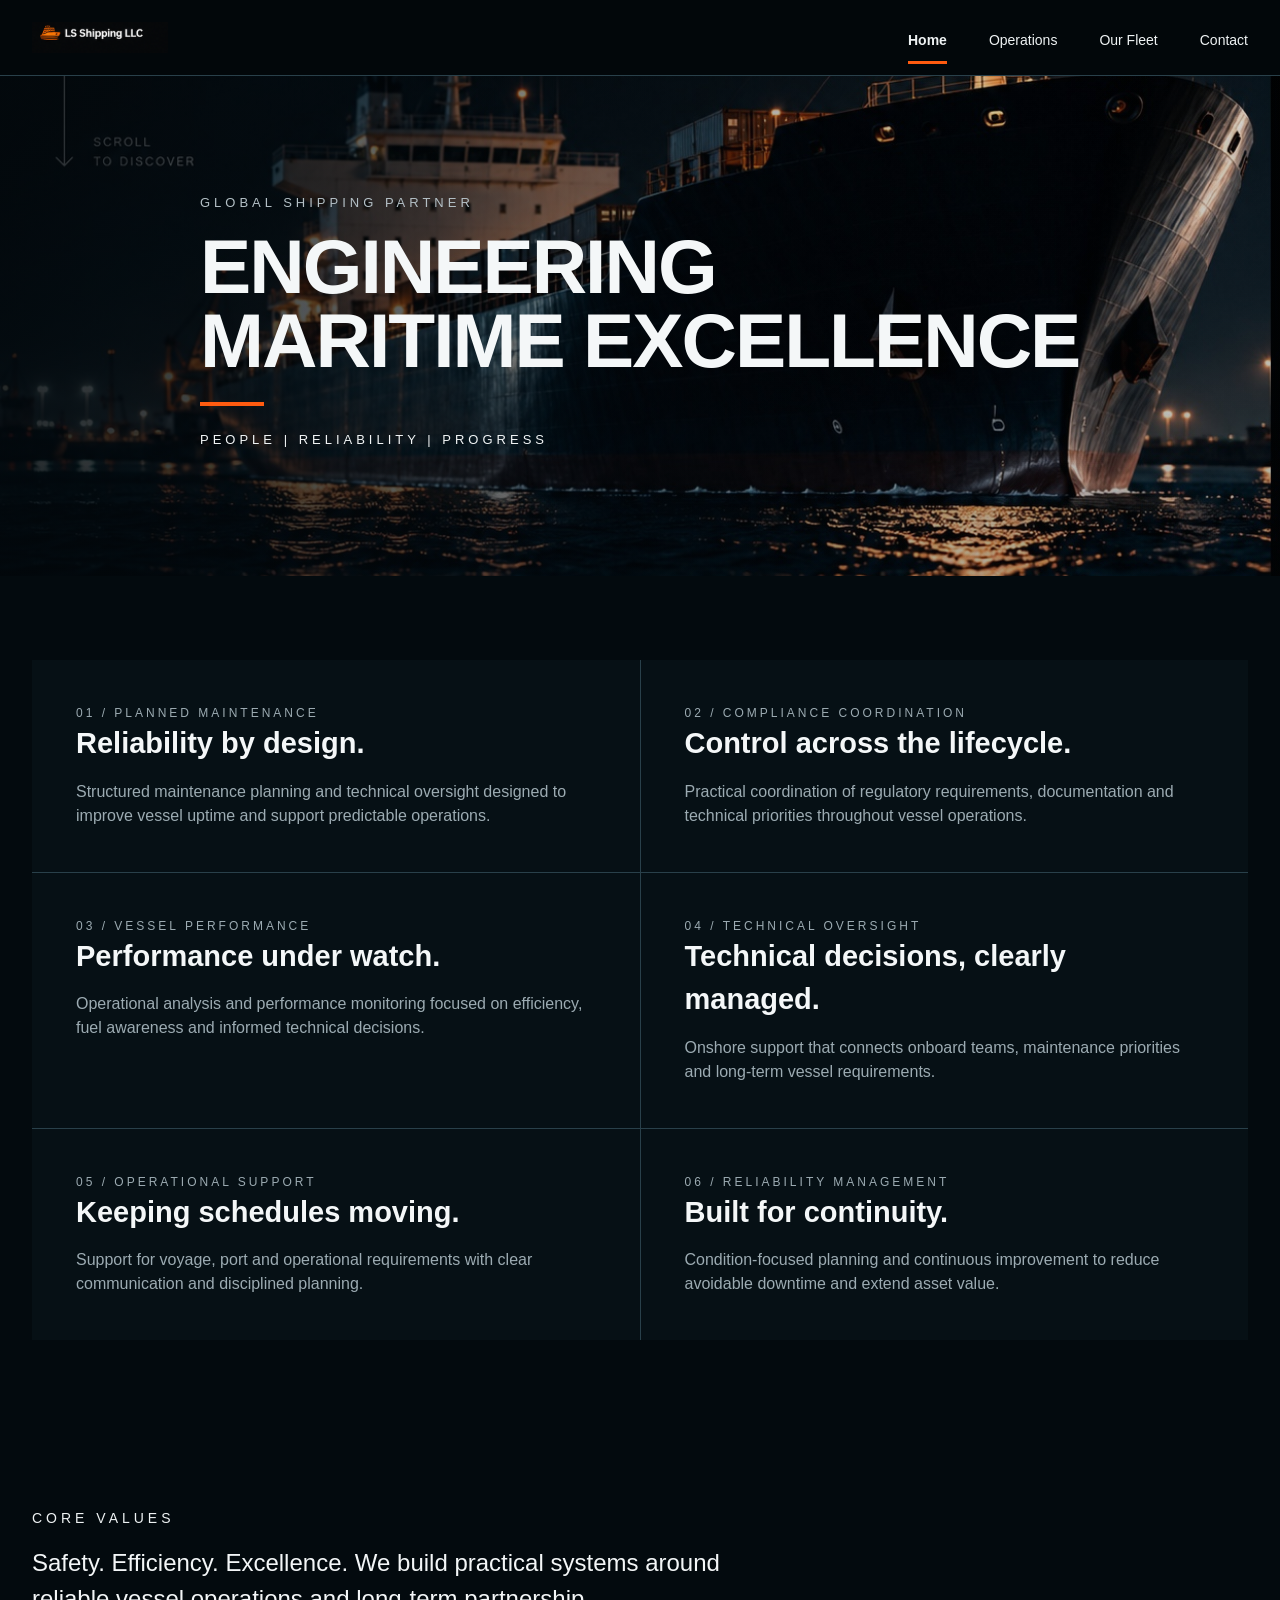
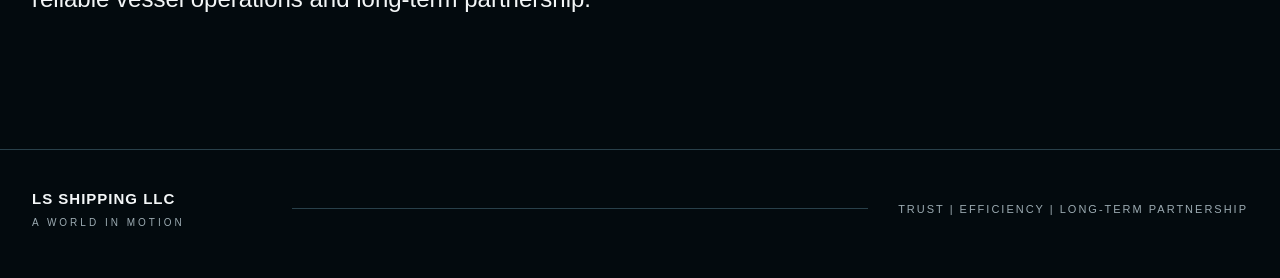
==== ls_shipping_final/index.html @ 08805cbf "Add files via upload" ====
<!doctype html><html lang="en"><head><meta charset="utf-8"><meta name="viewport" content="width=device-width,initial-scale=1"><title>LS Shipping LLC | Technical Maritime Management</title><meta name="description" content="LS Shipping LLC provides technical management, vessel reliability, compliance coordination and operational support."><link rel="icon" href="images/ls-shipping-logo.png"><link rel="stylesheet" href="css/style.css"></head>
<body>
<header class="site-header"><div class="container header-inner"><a class="brand" href="index.html"><img src="images/ls-shipping-logo.png" alt="LS Shipping LLC"></a><nav class="nav"><a class="active" href="index.html">Home</a><a href="operations.html">Operations</a><a href="fleet.html">Our Fleet</a><a href="contact.html">Contact</a></nav></div></header>
<main>
<section class="hero home"><div class="container hero-content"><div class="eyebrow">Global Shipping Partner</div><h1>Engineering<br>Maritime Excellence</h1><span class="accent"></span><div class="strap">People | Reliability | Progress</div></div></section>
<section class="section"><div class="container"><div class="feature-grid"><article class="feature"><div class="kicker">01 / Planned Maintenance</div><h3>Reliability by design.</h3><p>Structured maintenance planning and technical oversight designed to improve vessel uptime and support predictable operations.</p></article><article class="feature"><div class="kicker">02 / Compliance Coordination</div><h3>Control across the lifecycle.</h3><p>Practical coordination of regulatory requirements, documentation and technical priorities throughout vessel operations.</p></article><article class="feature"><div class="kicker">03 / Vessel Performance</div><h3>Performance under watch.</h3><p>Operational analysis and performance monitoring focused on efficiency, fuel awareness and informed technical decisions.</p></article><article class="feature"><div class="kicker">04 / Technical Oversight</div><h3>Technical decisions, clearly managed.</h3><p>Onshore support that connects onboard teams, maintenance priorities and long-term vessel requirements.</p></article><article class="feature"><div class="kicker">05 / Operational Support</div><h3>Keeping schedules moving.</h3><p>Support for voyage, port and operational requirements with clear communication and disciplined planning.</p></article><article class="feature"><div class="kicker">06 / Reliability Management</div><h3>Built for continuity.</h3><p>Condition-focused planning and continuous improvement to reduce avoidable downtime and extend asset value.</p></article></div></div></section>
<section class="section dark"><div class="container"><p class="section-title">Core Values</p><p class="section-lead">Safety. Efficiency. Excellence. We build practical systems around reliable vessel operations and long-term partnership.</p></div></section>
</main>
<footer class="footer"><div class="container footer-inner"><div class="footer-brand"><strong>LS SHIPPING LLC</strong><span>A WORLD IN MOTION</span></div><div class="footer-line"></div><div class="footer-values">TRUST | EFFICIENCY | LONG-TERM PARTNERSHIP</div></div></footer>
</body></html>
---- ls_shipping_final/css/style.css ----
:root{
  --bg:#030a0e;--panel:#061015;--panel2:#08171e;--line:#29404a;
  --text:#f4f7f8;--muted:#9cabb2;--orange:#ff5b10;--green:#27d891;
  --max:1440px;
}
*{box-sizing:border-box}
html{scroll-behavior:smooth}
body{margin:0;background:var(--bg);color:var(--text);font-family:Arial,Helvetica,sans-serif;line-height:1.5}
a{color:inherit;text-decoration:none}
img{max-width:100%;display:block}
.container{width:min(calc(100% - 64px),var(--max));margin:auto}
.site-header{height:76px;background:#02070a;border-bottom:1px solid var(--line);position:sticky;top:0;z-index:50}
.header-inner{height:100%;display:flex;align-items:center;justify-content:space-between;gap:30px}
.brand img{width:136px;height:auto}
.nav{display:flex;gap:42px;align-items:center;height:100%}
.nav a{font-size:14px;color:#eef2f3;padding:27px 0 22px;position:relative}
.nav a.active{font-weight:700}
.nav a.active::after{content:"";position:absolute;left:0;right:0;bottom:9px;height:3px;background:var(--orange)}
.hero{position:relative;min-height:500px;display:flex;align-items:center;overflow:hidden;background:#071b26}
.hero::before{content:"";position:absolute;inset:0;background:linear-gradient(90deg,rgba(2,8,12,.82) 0%,rgba(2,8,12,.52) 34%,rgba(2,8,12,.05) 72%),linear-gradient(0deg,rgba(3,10,14,.28),rgba(3,10,14,.12));z-index:1}
.hero.home{background:center/cover no-repeat url('../images/home-hero.jpg')}
.hero.operations{background:center/cover no-repeat url('../images/operations-hero.png')}
.hero.contact{background:center/cover no-repeat url('../images/contact-hero.png')}
.hero-content{position:relative;z-index:2;padding:110px 0 120px;max-width:880px}
.eyebrow{font-size:13px;letter-spacing:4px;color:#b4c0c6;text-transform:uppercase;margin-bottom:18px}
.hero h1{font-size:clamp(52px,6vw,86px);line-height:.96;margin:0;font-weight:800;letter-spacing:-2px;text-transform:uppercase}
.hero .accent{display:block;width:64px;height:4px;background:var(--orange);margin:24px 0}
.hero .strap{font-size:13px;letter-spacing:4px;text-transform:uppercase;color:#f2f5f6}
.section{padding:84px 0}
.section.dark{background:var(--bg)}
.section-title{font-size:14px;letter-spacing:4px;text-transform:uppercase;color:#eef2f3;margin:0 0 16px}
.section-lead{font-size:24px;max-width:760px;margin:0 0 48px;color:#f3f6f7}
.kicker{color:var(--muted);font-size:12px;letter-spacing:3px;text-transform:uppercase}
.feature-grid{display:grid;grid-template-columns:1fr 1fr;gap:1px;background:var(--line)}
.feature{background:var(--panel);padding:44px}
.feature h3{font-size:29px;margin:0 0 14px}
.feature p{color:var(--muted);margin:0;max-width:650px}
.expertise-grid{display:grid;grid-template-columns:repeat(3,1fr);border:1px solid var(--line);border-right:0;border-bottom:0}
.expertise{padding:38px 30px;min-height:205px;border-right:1px dashed var(--line);border-bottom:1px dashed var(--line);background:var(--panel)}
.num{color:var(--orange);font-size:12px;letter-spacing:2px;margin-bottom:18px}
.expertise h3{margin:0 0 12px;font-size:22px}
.expertise p{margin:0;color:var(--muted);font-size:14px}
.stat{border:1px solid var(--line);padding:25px 30px;display:flex;justify-content:space-between;align-items:center;gap:20px;margin:0 0 46px;background:rgba(3,13,18,.85)}
.stat .label{font-size:12px;letter-spacing:3px;color:var(--muted);text-transform:uppercase}
.stat strong{font-size:50px;line-height:1;color:var(--orange);white-space:nowrap}
.fleet-grid{display:grid;grid-template-columns:repeat(3,1fr);gap:18px}
.fleet-card{background:var(--panel);border:1px solid var(--line);padding:12px 12px 18px}
.fleet-card .photo{height:132px;background:#010508;display:flex;align-items:center;justify-content:center;overflow:hidden;margin-bottom:18px}
.fleet-card .photo img{max-height:100%;max-width:100%;width:auto;height:auto;object-fit:contain}
.meta{font-size:10px;letter-spacing:2px;color:var(--muted);text-transform:uppercase}
.value{font-size:16px;font-weight:700;margin-top:2px}
.spec-row{display:flex;justify-content:space-between;align-items:end;margin-top:14px}
.status{display:flex;align-items:center;gap:9px;font-size:11px;color:#f1f5f6}
.dot{width:10px;height:10px;border-radius:50%;background:var(--green);display:inline-block}
.growth{padding:52px 0 70px;display:flex;gap:16px;align-items:flex-start}
.growth .bar{width:4px;min-height:64px;background:var(--orange);flex:none}
.growth h3{margin:0 0 6px;font-size:18px}
.growth p{margin:0;color:var(--muted);font-size:13px}
.contact-grid{display:grid;grid-template-columns:1fr 1.25fr;gap:70px}
.contact-info{padding-right:45px;border-right:1px solid var(--line)}
.contact-info h2{font-size:54px;line-height:1;margin:10px 0 24px}
.contact-info p{color:var(--muted);max-width:500px}
.contact-item{margin-top:36px}
.contact-item .label{font-size:11px;letter-spacing:2px;color:var(--orange);text-transform:uppercase;font-weight:700}
.contact-item .value{margin-top:6px;font-size:20px}
.form{background:var(--panel);border:1px solid var(--line);padding:36px}
.form h2{margin:0 0 28px;font-size:30px}
.form-grid{display:grid;grid-template-columns:1fr 1fr;gap:22px}
.field.full{grid-column:1/-1}
.field label{display:block;font-size:11px;letter-spacing:1.5px;text-transform:uppercase;color:var(--muted);margin-bottom:8px}
input,select,textarea{width:100%;background:#07161d;border:1px solid var(--line);color:#f2f5f6;padding:14px 14px;font:inherit;font-size:14px;outline:none}
textarea{min-height:150px;resize:vertical}
input:focus,select:focus,textarea:focus{border-color:#6e8b96}
button{border:0;background:var(--orange);color:#0c1113;padding:15px 22px;font-weight:800;cursor:pointer;width:100%;font-size:14px}
.footer{border-top:1px solid var(--line);padding:38px 0 48px}
.footer-inner{display:flex;align-items:center;gap:30px}
.footer-brand{min-width:230px}
.footer-brand strong{display:block;font-size:15px;letter-spacing:1px}
.footer-brand span{display:block;color:var(--muted);font-size:10px;letter-spacing:3px;margin-top:4px}
.footer-line{height:1px;background:var(--line);flex:1}
.footer-values{color:var(--muted);font-size:11px;letter-spacing:2px;white-space:nowrap}
.modal{position:fixed;inset:0;background:rgba(0,0,0,.72);display:none;align-items:center;justify-content:center;z-index:100}
.modal.show{display:flex}
.modal-card{background:var(--panel);border:1px solid var(--line);padding:42px;max-width:430px;text-align:center}
.modal-card h3{margin:0 0 10px;font-size:30px}
.modal-card p{margin:0;color:var(--muted)}
.modal-card button{margin-top:24px}
.page-space{min-height:480px}
@media(max-width:900px){.container{width:min(calc(100% - 36px),var(--max))}.nav{gap:18px}.hero-content{padding:88px 0 96px}.feature-grid,.contact-grid{grid-template-columns:1fr}.contact-info{padding-right:0;border-right:0;border-bottom:1px solid var(--line);padding-bottom:50px}.expertise-grid{grid-template-columns:1fr 1fr}.fleet-grid{grid-template-columns:1fr 1fr}.form-grid{grid-template-columns:1fr}.field.full{grid-column:auto}.footer-inner{flex-direction:column;align-items:flex-start}.footer-line{width:100%}.footer-values{white-space:normal}}
@media(max-width:620px){.site-header{height:auto}.header-inner{padding:14px 0;flex-direction:column;align-items:flex-start}.nav{width:100%;justify-content:space-between;gap:8px}.nav a{padding:8px 0 12px;font-size:12px}.hero{min-height:450px}.hero h1{font-size:48px}.stat{flex-direction:column;align-items:flex-start}.stat strong{font-size:39px}.fleet-grid,.expertise-grid{grid-template-columns:1fr}.contact-info h2{font-size:44px}.form{padding:25px}}
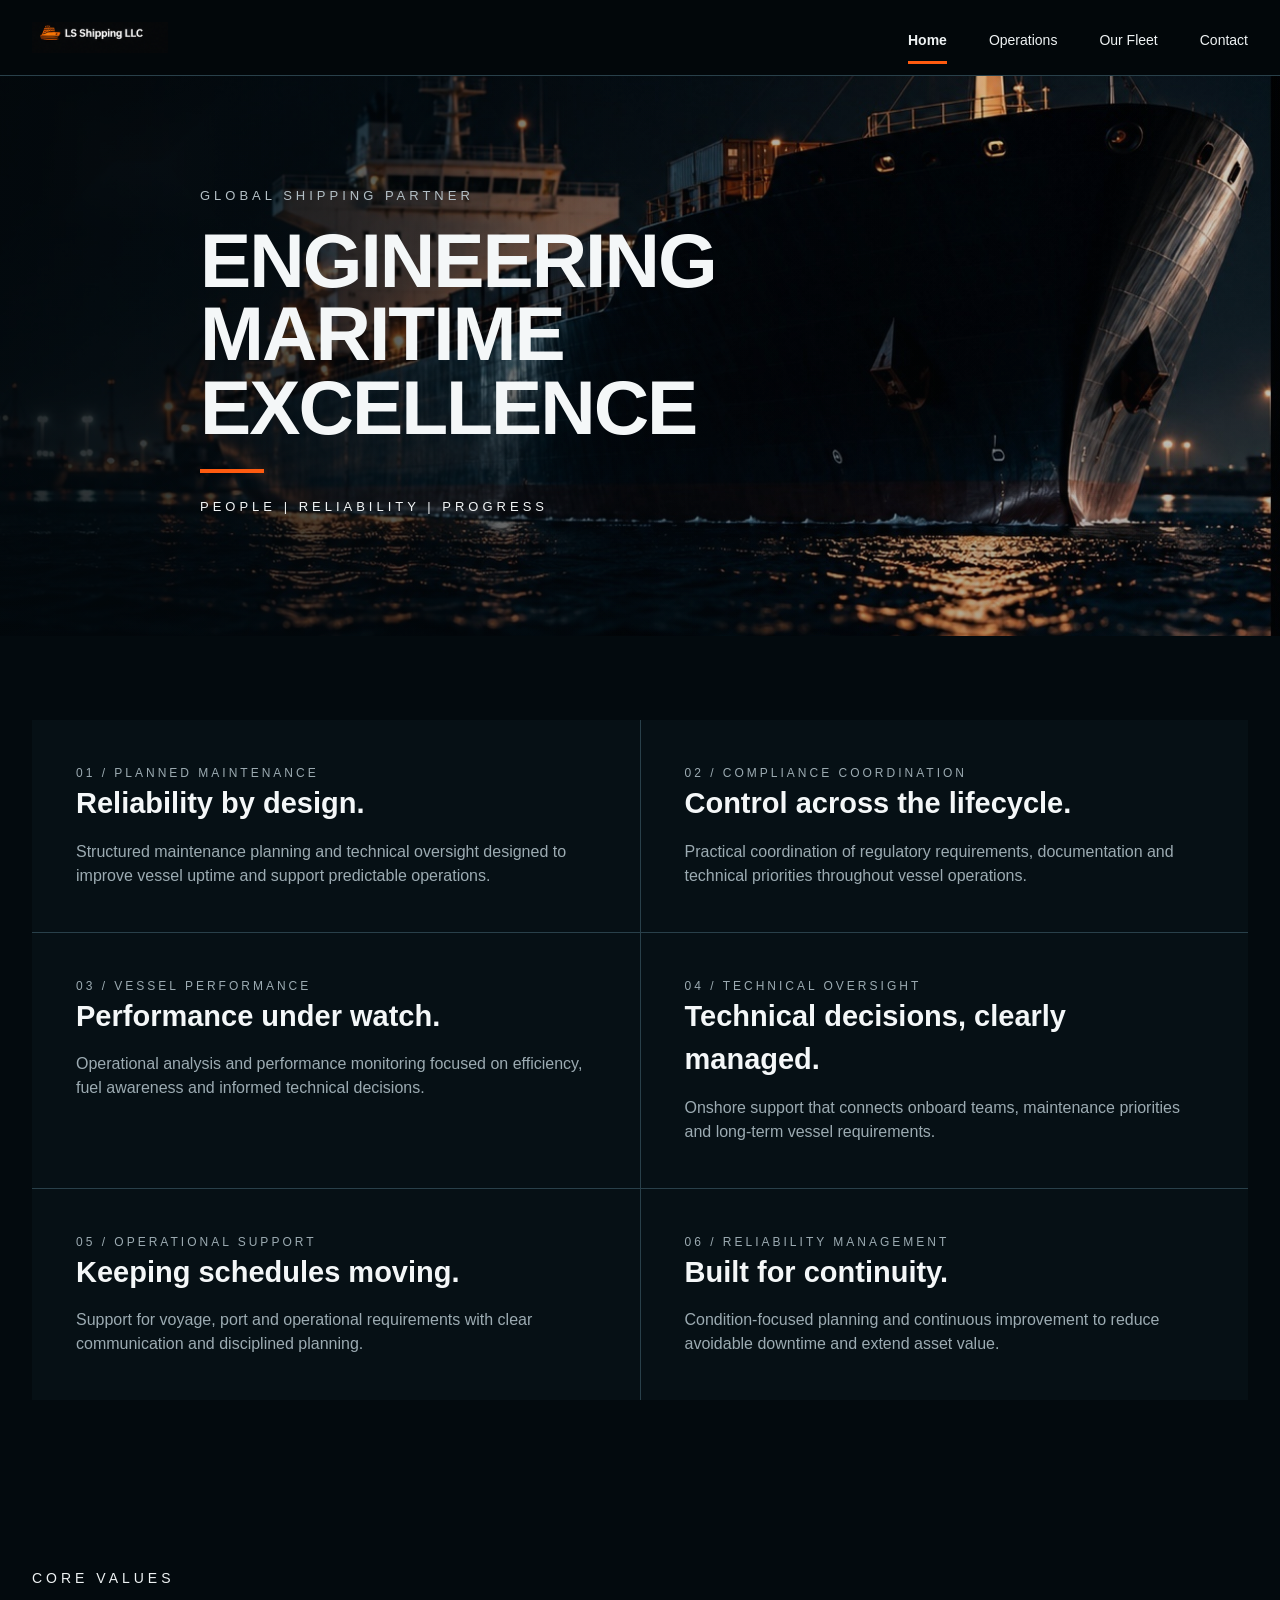
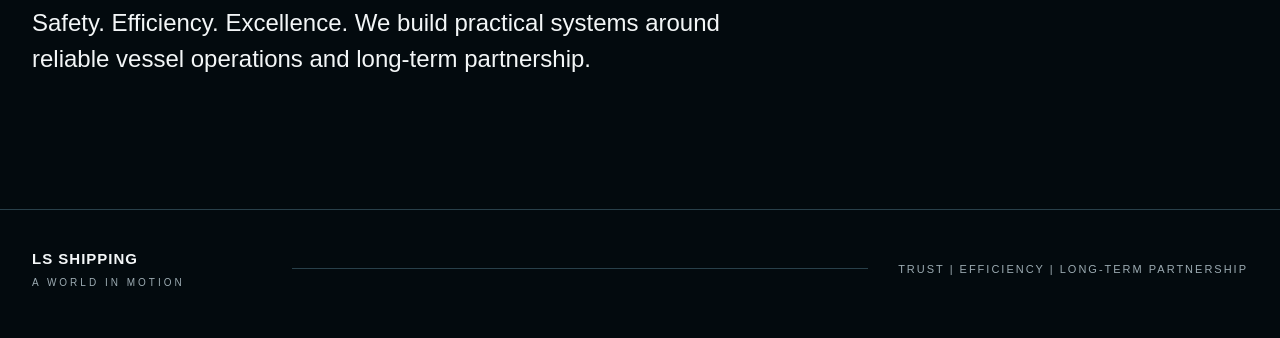
==== commit 0233b7c7: "Update index.html" ====
--- a/ls_shipping_final/index.html
+++ b/ls_shipping_final/index.html
@@ -1,10 +1,230 @@
-<!doctype html><html lang="en"><head><meta charset="utf-8"><meta name="viewport" content="width=device-width,initial-scale=1"><title>LS Shipping LLC | Technical Maritime Management</title><meta name="description" content="LS Shipping LLC provides technical management, vessel reliability, compliance coordination and operational support."><link rel="icon" href="images/ls-shipping-logo.png"><link rel="stylesheet" href="css/style.css"></head>
+<!doctype html>
+<html lang="en">
+
+<head>
+  <meta charset="utf-8">
+  <meta name="viewport" content="width=device-width,initial-scale=1">
+
+  <title>LS Shipping | Technical Maritime Management</title>
+
+  <meta
+    name="description"
+    content="LS Shipping provides technical management, vessel reliability, compliance coordination and operational support."
+  >
+
+  <link rel="icon" href="images/ls-shipping-logo.png">
+  <link rel="stylesheet" href="css/style.css">
+</head>
+
 <body>
-<header class="site-header"><div class="container header-inner"><a class="brand" href="index.html"><img src="images/ls-shipping-logo.png" alt="LS Shipping LLC"></a><nav class="nav"><a class="active" href="index.html">Home</a><a href="operations.html">Operations</a><a href="fleet.html">Our Fleet</a><a href="contact.html">Contact</a></nav></div></header>
+
+<header class="site-header">
+
+  <div class="container header-inner">
+
+    <a class="brand" href="index.html">
+      <img
+        src="images/ls-shipping-logo.png"
+        alt="LS Shipping"
+      >
+    </a>
+
+    <nav class="nav">
+      <a class="active" href="index.html">Home</a>
+      <a href="operations.html">Operations</a>
+      <a href="fleet.html">Our Fleet</a>
+      <a href="contact.html">Contact</a>
+    </nav>
+
+  </div>
+
+</header>
+
 <main>
-<section class="hero home"><div class="container hero-content"><div class="eyebrow">Global Shipping Partner</div><h1>Engineering<br>Maritime Excellence</h1><span class="accent"></span><div class="strap">People | Reliability | Progress</div></div></section>
-<section class="section"><div class="container"><div class="feature-grid"><article class="feature"><div class="kicker">01 / Planned Maintenance</div><h3>Reliability by design.</h3><p>Structured maintenance planning and technical oversight designed to improve vessel uptime and support predictable operations.</p></article><article class="feature"><div class="kicker">02 / Compliance Coordination</div><h3>Control across the lifecycle.</h3><p>Practical coordination of regulatory requirements, documentation and technical priorities throughout vessel operations.</p></article><article class="feature"><div class="kicker">03 / Vessel Performance</div><h3>Performance under watch.</h3><p>Operational analysis and performance monitoring focused on efficiency, fuel awareness and informed technical decisions.</p></article><article class="feature"><div class="kicker">04 / Technical Oversight</div><h3>Technical decisions, clearly managed.</h3><p>Onshore support that connects onboard teams, maintenance priorities and long-term vessel requirements.</p></article><article class="feature"><div class="kicker">05 / Operational Support</div><h3>Keeping schedules moving.</h3><p>Support for voyage, port and operational requirements with clear communication and disciplined planning.</p></article><article class="feature"><div class="kicker">06 / Reliability Management</div><h3>Built for continuity.</h3><p>Condition-focused planning and continuous improvement to reduce avoidable downtime and extend asset value.</p></article></div></div></section>
-<section class="section dark"><div class="container"><p class="section-title">Core Values</p><p class="section-lead">Safety. Efficiency. Excellence. We build practical systems around reliable vessel operations and long-term partnership.</p></div></section>
+
+<section class="hero home">
+
+  <div class="container hero-content">
+
+    <div class="eyebrow">
+      Global Shipping Partner
+    </div>
+
+    <h1>
+      Engineering<br>
+      Maritime<br>
+      Excellence
+    </h1>
+
+    <span class="accent"></span>
+
+    <div class="strap">
+      People | Reliability | Progress
+    </div>
+
+  </div>
+
+</section>
+
+
+<section class="section">
+
+  <div class="container">
+
+    <div class="feature-grid">
+
+      <article class="feature">
+
+        <div class="kicker">
+          01 / Planned Maintenance
+        </div>
+
+        <h3>
+          Reliability by design.
+        </h3>
+
+        <p>
+          Structured maintenance planning and technical oversight designed to improve vessel uptime and support predictable operations.
+        </p>
+
+      </article>
+
+
+      <article class="feature">
+
+        <div class="kicker">
+          02 / Compliance Coordination
+        </div>
+
+        <h3>
+          Control across the lifecycle.
+        </h3>
+
+        <p>
+          Practical coordination of regulatory requirements, documentation and technical priorities throughout vessel operations.
+        </p>
+
+      </article>
+
+
+      <article class="feature">
+
+        <div class="kicker">
+          03 / Vessel Performance
+        </div>
+
+        <h3>
+          Performance under watch.
+        </h3>
+
+        <p>
+          Operational analysis and performance monitoring focused on efficiency, fuel awareness and informed technical decisions.
+        </p>
+
+      </article>
+
+
+      <article class="feature">
+
+        <div class="kicker">
+          04 / Technical Oversight
+        </div>
+
+        <h3>
+          Technical decisions, clearly managed.
+        </h3>
+
+        <p>
+          Onshore support that connects onboard teams, maintenance priorities and long-term vessel requirements.
+        </p>
+
+      </article>
+
+
+      <article class="feature">
+
+        <div class="kicker">
+          05 / Operational Support
+        </div>
+
+        <h3>
+          Keeping schedules moving.
+        </h3>
+
+        <p>
+          Support for voyage, port and operational requirements with clear communication and disciplined planning.
+        </p>
+
+      </article>
+
+
+      <article class="feature">
+
+        <div class="kicker">
+          06 / Reliability Management
+        </div>
+
+        <h3>
+          Built for continuity.
+        </h3>
+
+        <p>
+          Condition-focused planning and continuous improvement to reduce avoidable downtime and extend asset value.
+        </p>
+
+      </article>
+
+    </div>
+
+  </div>
+
+</section>
+
+
+<section class="section dark">
+
+  <div class="container">
+
+    <p class="section-title">
+      Core Values
+    </p>
+
+    <p class="section-lead">
+      Safety. Efficiency. Excellence. We build practical systems around reliable vessel operations and long-term partnership.
+    </p>
+
+  </div>
+
+</section>
+
 </main>
-<footer class="footer"><div class="container footer-inner"><div class="footer-brand"><strong>LS SHIPPING LLC</strong><span>A WORLD IN MOTION</span></div><div class="footer-line"></div><div class="footer-values">TRUST | EFFICIENCY | LONG-TERM PARTNERSHIP</div></div></footer>
-</body></html>
+
+
+<footer class="footer">
+
+  <div class="container footer-inner">
+
+    <div class="footer-brand">
+
+      <strong>
+        LS SHIPPING
+      </strong>
+
+      <span>
+        A WORLD IN MOTION
+      </span>
+
+    </div>
+
+    <div class="footer-line"></div>
+
+    <div class="footer-values">
+      TRUST | EFFICIENCY | LONG-TERM PARTNERSHIP
+    </div>
+
+  </div>
+
+</footer>
+
+</body>
+</html>
